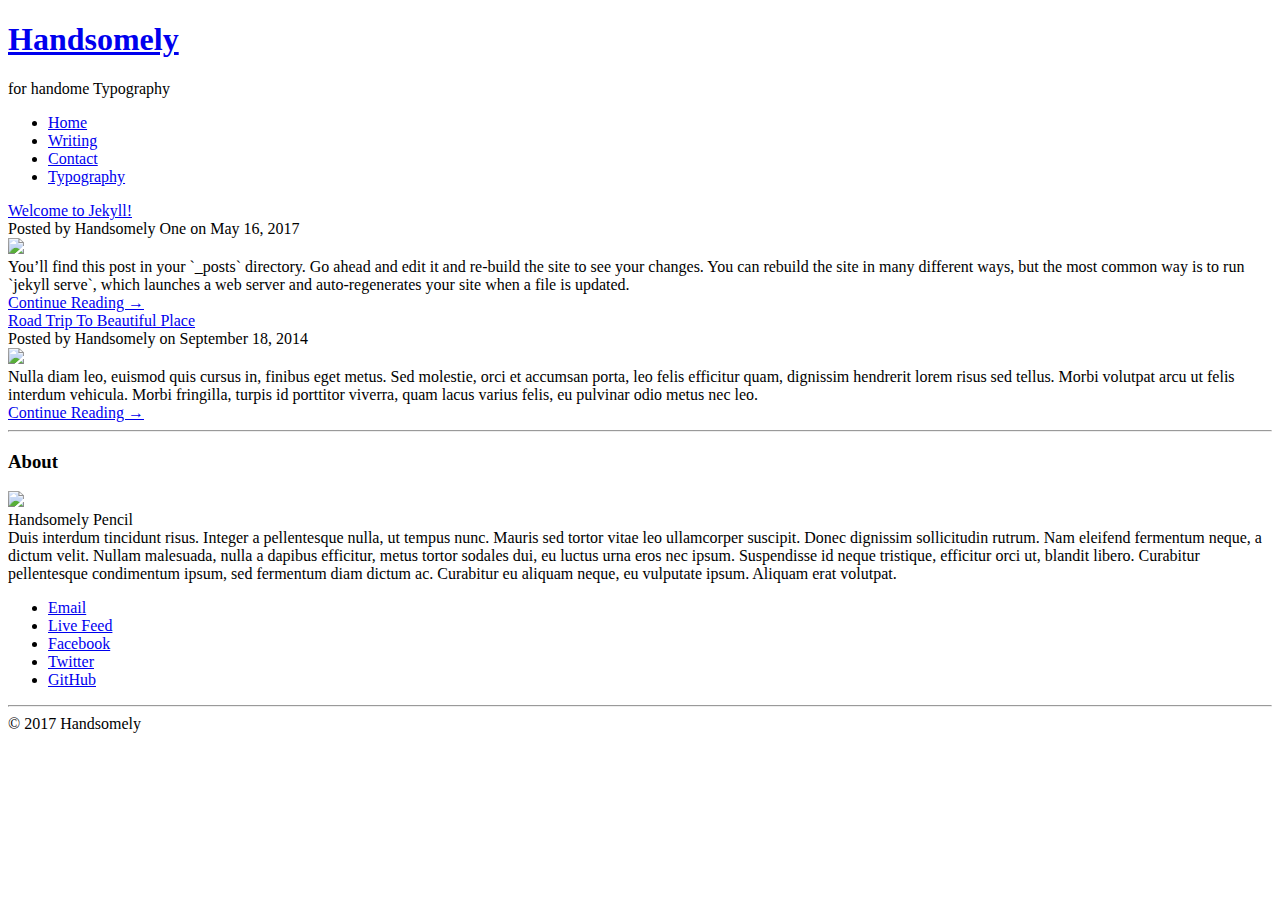
==== handsomely/index.html @ 5da5d1fd "Handsomely Theme Demo" ====
<!DOCTYPE html>
<html lang="en">

<head>
    <meta charset="utf-8">
    <meta http-equiv="X-UA-Compatible" content="IE=edge">
    <meta name="viewport" content="width=device-width, initial-scale=1">
    <meta name="description" content="small description about you will take you long">
    <title>Handsomely</title>
    <link rel="canonical" href="http://localhost:4000/">
    <link rel="stylesheet" href="/assets/css/normalize.css">
    <link rel="stylesheet" href="/assets/css/skeleton.css">
    <link rel="stylesheet" href="/assets/css/custom.css">
</head>

<body>

    <header>
  <div class="container">
    <div class="row">
      <div class="twelve columns">
        <div class="site-branding">
          <div class="site-title">
            <a href="/"><h1>Handsomely</h1></a>
          </div>
          <div class="site-description">
            <p>for handome Typography</p>
          </div>
        </div>
        <nav class="navbar">
      <div class="container">
        <ul class="navbar-list">
          <li class="navbar-item"><a class="navbar-link" href="/">Home</a></li>
          <li class="navbar-item"><a class="navbar-link" href="/">Writing</a></li>
          
		  
          
		  
          <li class="navbar-item">
              <a class="navbar-link" href="/contact.html">Contact</a>
          </li>
          
          
		  
          <li class="navbar-item">
              <a class="navbar-link" href="/typography.html">Typography</a>
          </li>
          
          
        </ul>
      </div>
    </nav>
      </div>
    </div>
  </div>
</header>

    <!-- Main Content -->
<section>
<div class="container">
	<div class="row">
		<div class="twelve columns">
			
        <div class="post-preview">
            <header class="post-header">
              <div class="post-title">
                 <a href="/2017/05/16/welcome-to-jekyll.html">Welcome to Jekyll!</a>
              </div>
              <div class="post-subtitle">
                Posted by Handsomely One on May 16, 2017
              </div>
            </header>

            <a href="/2017/05/16/welcome-to-jekyll.html"><img src="/assets/images/post-one.jpg" class="u-full-width"/></a>
        
            
            <article class="pre-article">  
              You’ll find this post in your `_posts` directory. Go ahead and edit it and re-build the site to see your changes. You can rebuild the site in many different ways, but the most common way is to run `jekyll serve`, which launches a web server and auto-regenerates your site when a file is updated.
            </article>
             
           <div class="post-excerpt">
              <a href="/2017/05/16/welcome-to-jekyll.html">Continue Reading &rarr;</a>
            </div>
        </div>

        <div class="post-preview">
            <header class="post-header">
              <div class="post-title">
                 <a href="/2014/09/18/Road-Trip-To-Beautiful-Place.html">Road Trip To Beautiful Place</a>
              </div>
              <div class="post-subtitle">
                Posted by Handsomely on September 18, 2014
              </div>
            </header>

            <a href="/2014/09/18/Road-Trip-To-Beautiful-Place.html"><img src="/assets/images/post-two.jpg" class="u-full-width"/></a>
        
            
            <article class="pre-article">  
              Nulla diam leo, euismod quis cursus in, finibus eget metus. Sed molestie, orci et accumsan porta, leo felis efficitur quam, dignissim hendrerit lorem risus sed tellus. Morbi volutpat arcu ut felis interdum vehicula. Morbi fringilla, turpis id porttitor viverra, quam lacus varius felis, eu pulvinar odio metus nec leo.
            </article>
             
           <div class="post-excerpt">
              <a href="/2014/09/18/Road-Trip-To-Beautiful-Place.html">Continue Reading &rarr;</a>
            </div>
        </div>
    
        <hr>
        

		</div>
	</div>
</div>
</section>

    <!--FOOTER -->
<footer>
  <div class="container">
    <div class="row about-category">
      <div class="twelve columns">
        <div class="about">
          <h3>About</h3>
          <div class="profile ">
            <img src="/assets/images/about.jpg" class="u-full-width "/>
          </div>
          <div class="about-title">
            Handsomely Pencil
          </div>
          <div class="about-desc">
            Duis interdum tincidunt risus. Integer a pellentesque nulla, ut tempus nunc. Mauris sed tortor vitae leo ullamcorper suscipit. Donec dignissim sollicitudin rutrum. Nam eleifend fermentum neque, a dictum velit. Nullam malesuada, nulla a dapibus efficitur, metus tortor sodales dui, eu luctus urna eros nec ipsum. Suspendisse id neque tristique, efficitur orci ut, blandit libero. Curabitur pellentesque condimentum ipsum, sed fermentum diam dictum ac. Curabitur eu aliquam neque, eu vulputate ipsum. Aliquam erat volutpat. 
          </div>
           
          <div class="about-social">
            <ul>
            
              <li><a href="mailto:your-email@domain.com">Email</a></li>
            
              <li><a href="/feed.xml">Live Feed</a></li>
            
              <li><a href="https://www.facebook.com/your_username">Facebook</a></li>
            
            
              <li><a href="https://twitter.com/your_username">Twitter</a></li>
            
            
              <li><a href="https://github.com/deeneshchowdhary">GitHub</a></li>
            
            </ul>
          </div>
        </div>
      </div>
    </div>
    <hr>
    <div class="row">
      <div class="twelve columns">
        <div class="copyright">
          &copy; 2017 Handsomely
        </div>
      </div>
    </div>
  </div>
</footer>
<!--END FOOTER -->
    
</body>
</html>
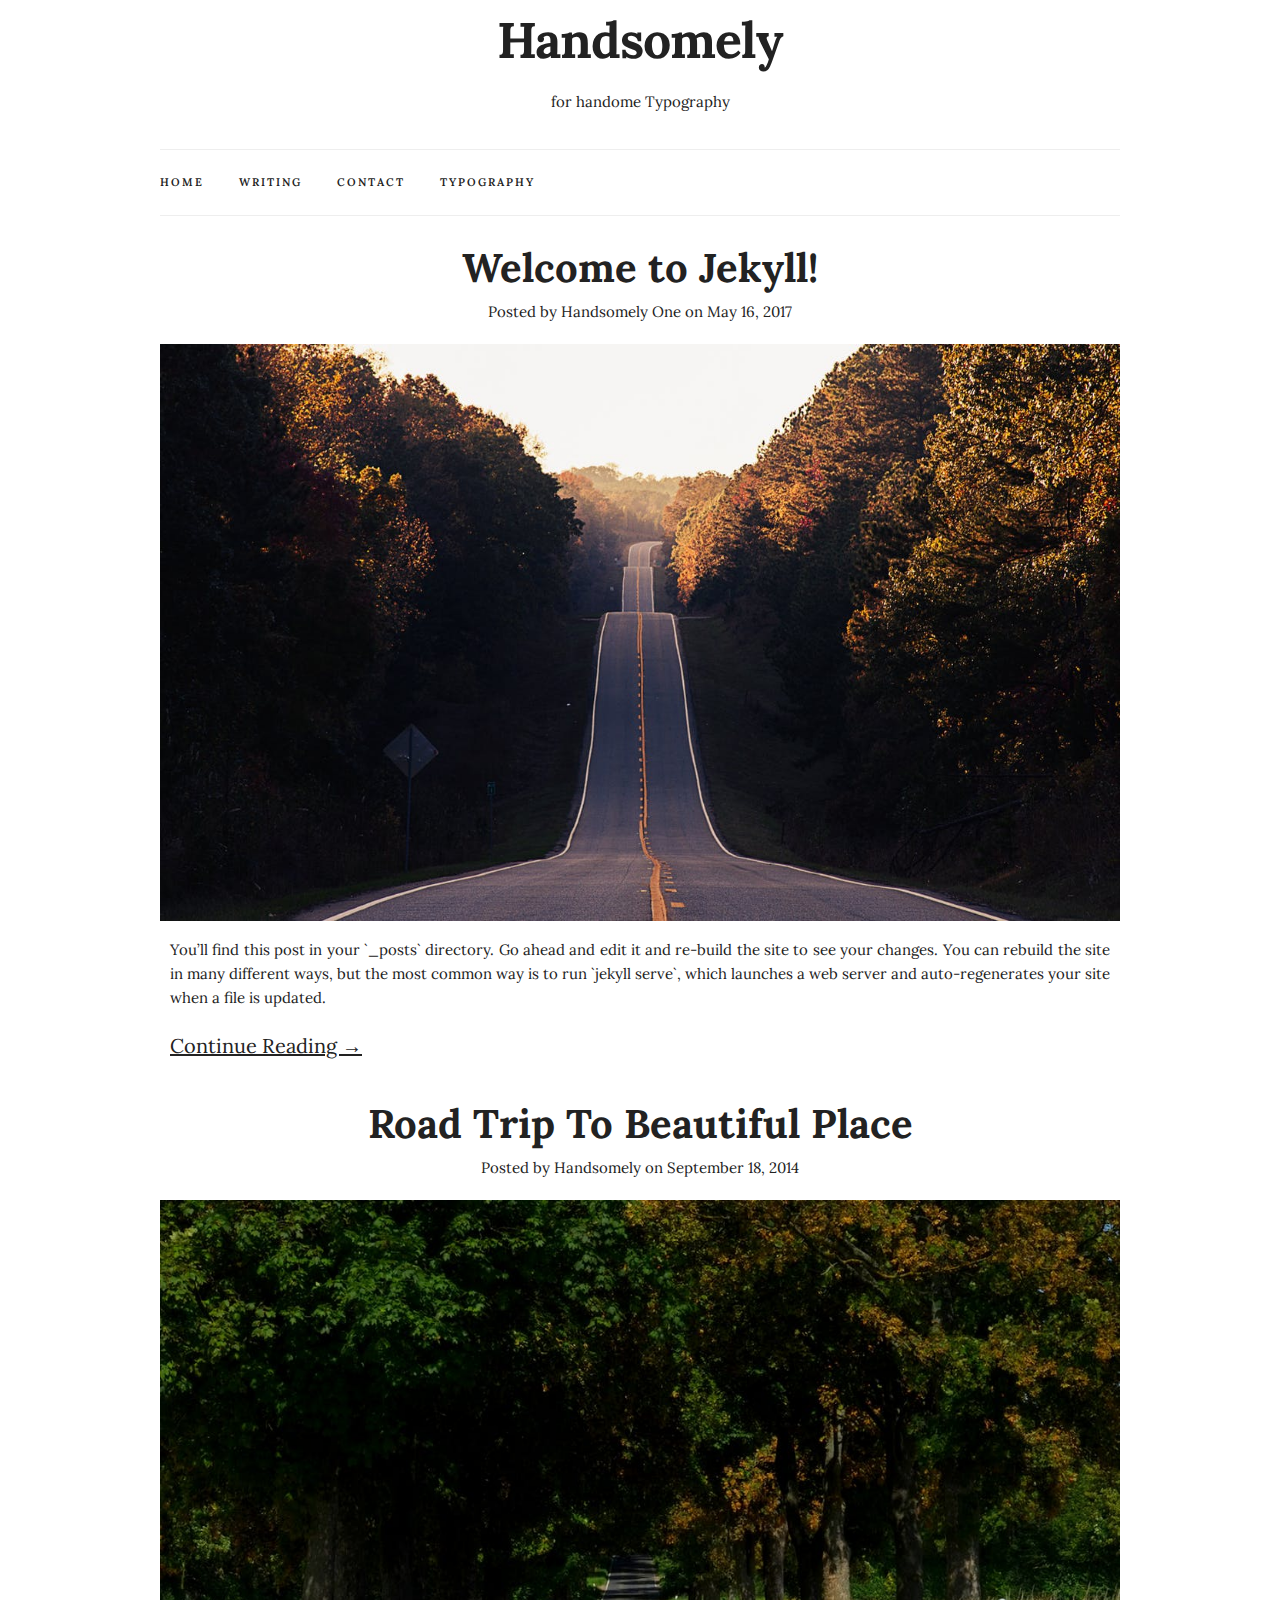
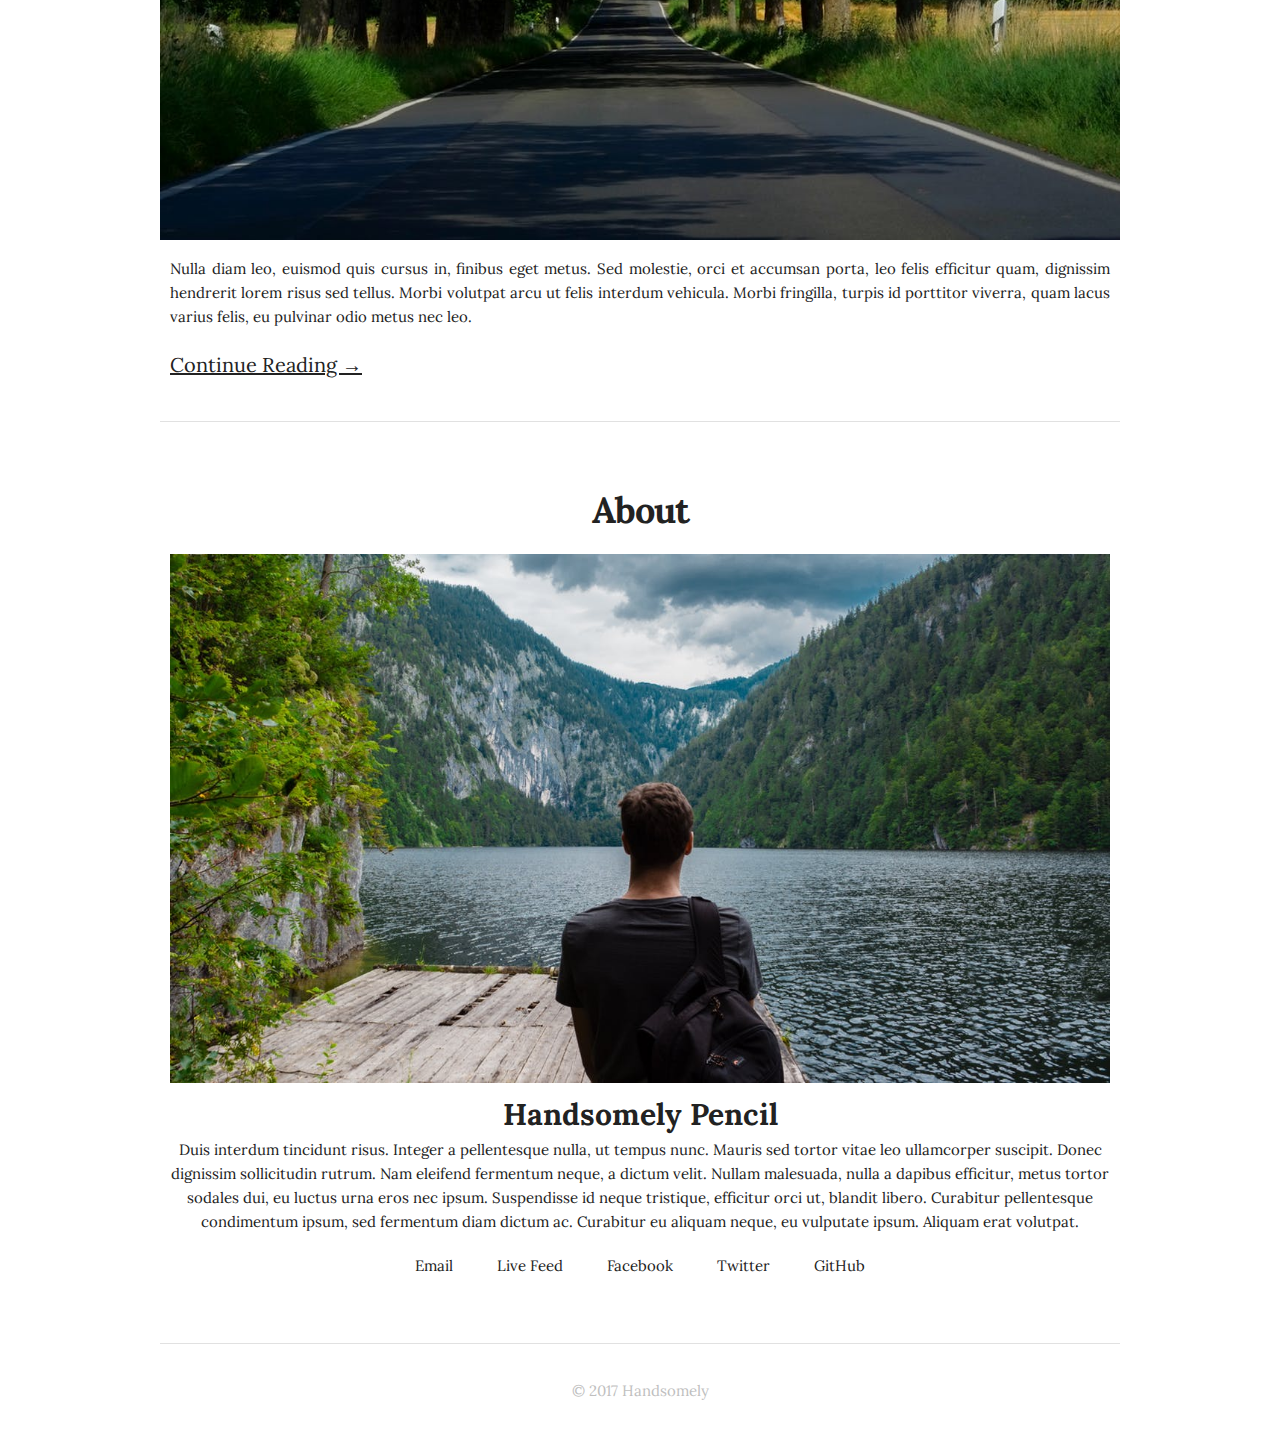
==== commit ea6872c6: "New update" ====
--- a/handsomely/index.html
+++ b/handsomely/index.html
@@ -7,10 +7,10 @@
     <meta name="viewport" content="width=device-width, initial-scale=1">
     <meta name="description" content="small description about you will take you long">
     <title>Handsomely</title>
-    <link rel="canonical" href="http://localhost:4000/">
-    <link rel="stylesheet" href="/assets/css/normalize.css">
-    <link rel="stylesheet" href="/assets/css/skeleton.css">
-    <link rel="stylesheet" href="/assets/css/custom.css">
+    <link rel="canonical" href="http://localhost:4000/handsomely/">
+    <link rel="stylesheet" href="/handsomely/assets/css/normalize.css">
+    <link rel="stylesheet" href="/handsomely/assets/css/skeleton.css">
+    <link rel="stylesheet" href="/handsomely/assets/css/custom.css">
 </head>
 
 <body>
@@ -21,7 +21,7 @@
       <div class="twelve columns">
         <div class="site-branding">
           <div class="site-title">
-            <a href="/"><h1>Handsomely</h1></a>
+            <a href="/handsomely/"><h1>Handsomely</h1></a>
           </div>
           <div class="site-description">
             <p>for handome Typography</p>
@@ -30,20 +30,20 @@
         <nav class="navbar">
       <div class="container">
         <ul class="navbar-list">
-          <li class="navbar-item"><a class="navbar-link" href="/">Home</a></li>
-          <li class="navbar-item"><a class="navbar-link" href="/">Writing</a></li>
+          <li class="navbar-item"><a class="navbar-link" href="/handsomely/">Home</a></li>
+          <li class="navbar-item"><a class="navbar-link" href="/handsomely/">Writing</a></li>
           
 		  
           
 		  
           <li class="navbar-item">
-              <a class="navbar-link" href="/contact.html">Contact</a>
+              <a class="navbar-link" href="/handsomely/contact.html">Contact</a>
           </li>
           
           
 		  
           <li class="navbar-item">
-              <a class="navbar-link" href="/typography.html">Typography</a>
+              <a class="navbar-link" href="/handsomely/typography.html">Typography</a>
           </li>
           
           
@@ -64,14 +64,14 @@
         <div class="post-preview">
             <header class="post-header">
               <div class="post-title">
-                 <a href="/2017/05/16/welcome-to-jekyll.html">Welcome to Jekyll!</a>
+                 <a href="/handsomely/2017/05/16/welcome-to-jekyll.html">Welcome to Jekyll!</a>
               </div>
               <div class="post-subtitle">
                 Posted by Handsomely One on May 16, 2017
               </div>
             </header>
 
-            <a href="/2017/05/16/welcome-to-jekyll.html"><img src="/assets/images/post-one.jpg" class="u-full-width"/></a>
+            <a href="/handsomely/2017/05/16/welcome-to-jekyll.html"><img src="/handsomely/assets/images/post-one.jpg" class="u-full-width"/></a>
         
             
             <article class="pre-article">  
@@ -79,21 +79,21 @@
             </article>
              
            <div class="post-excerpt">
-              <a href="/2017/05/16/welcome-to-jekyll.html">Continue Reading &rarr;</a>
+              <a href="/handsomely/2017/05/16/welcome-to-jekyll.html">Continue Reading &rarr;</a>
             </div>
         </div>
 
         <div class="post-preview">
             <header class="post-header">
               <div class="post-title">
-                 <a href="/2014/09/18/Road-Trip-To-Beautiful-Place.html">Road Trip To Beautiful Place</a>
+                 <a href="/handsomely/2014/09/18/Road-Trip-To-Beautiful-Place.html">Road Trip To Beautiful Place</a>
               </div>
               <div class="post-subtitle">
                 Posted by Handsomely on September 18, 2014
               </div>
             </header>
 
-            <a href="/2014/09/18/Road-Trip-To-Beautiful-Place.html"><img src="/assets/images/post-two.jpg" class="u-full-width"/></a>
+            <a href="/handsomely/2014/09/18/Road-Trip-To-Beautiful-Place.html"><img src="/handsomely/assets/images/post-two.jpg" class="u-full-width"/></a>
         
             
             <article class="pre-article">  
@@ -101,7 +101,7 @@
             </article>
              
            <div class="post-excerpt">
-              <a href="/2014/09/18/Road-Trip-To-Beautiful-Place.html">Continue Reading &rarr;</a>
+              <a href="/handsomely/2014/09/18/Road-Trip-To-Beautiful-Place.html">Continue Reading &rarr;</a>
             </div>
         </div>
     
@@ -121,7 +121,7 @@
         <div class="about">
           <h3>About</h3>
           <div class="profile ">
-            <img src="/assets/images/about.jpg" class="u-full-width "/>
+            <img src="/handsomely/assets/images/about.jpg" class="u-full-width "/>
           </div>
           <div class="about-title">
             Handsomely Pencil
@@ -135,7 +135,7 @@
             
               <li><a href="mailto:your-email@domain.com">Email</a></li>
             
-              <li><a href="/feed.xml">Live Feed</a></li>
+              <li><a href="/handsomely/feed.xml">Live Feed</a></li>
             
               <li><a href="https://www.facebook.com/your_username">Facebook</a></li>
             
--- a/handsomely/assets/css/skeleton.css
+++ b/handsomely/assets/css/skeleton.css
@@ -0,0 +1,418 @@
+/*
+* Skeleton V2.0.4
+* Copyright 2014, Dave Gamache
+* www.getskeleton.com
+* Free to use under the MIT license.
+* http://www.opensource.org/licenses/mit-license.php
+* 12/29/2014
+*/
+
+
+/* Table of contents
+––––––––––––––––––––––––––––––––––––––––––––––––––
+- Grid
+- Base Styles
+- Typography
+- Links
+- Buttons
+- Forms
+- Lists
+- Code
+- Tables
+- Spacing
+- Utilities
+- Clearing
+- Media Queries
+*/
+
+
+/* Grid
+–––––––––––––––––––––––––––––––––––––––––––––––––– */
+.container {
+  position: relative;
+  width: 100%;
+  max-width: 960px;
+  margin: 0 auto;
+  padding: 0 20px;
+  box-sizing: border-box; }
+.column,
+.columns {
+  width: 100%;
+  float: left;
+  box-sizing: border-box; }
+
+/* For devices larger than 400px */
+@media (min-width: 400px) {
+  .container {
+    width: 85%;
+    padding: 0; }
+}
+
+/* For devices larger than 550px */
+@media (min-width: 550px) {
+  .container {
+    width: 80%; }
+  .column,
+  .columns {
+    margin-left: 4%; }
+  .column:first-child,
+  .columns:first-child {
+    margin-left: 0; }
+
+  .one.column,
+  .one.columns                    { width: 4.66666666667%; }
+  .two.columns                    { width: 13.3333333333%; }
+  .three.columns                  { width: 22%;            }
+  .four.columns                   { width: 30.6666666667%; }
+  .five.columns                   { width: 39.3333333333%; }
+  .six.columns                    { width: 48%;            }
+  .seven.columns                  { width: 56.6666666667%; }
+  .eight.columns                  { width: 65.3333333333%; }
+  .nine.columns                   { width: 74.0%;          }
+  .ten.columns                    { width: 82.6666666667%; }
+  .eleven.columns                 { width: 91.3333333333%; }
+  .twelve.columns                 { width: 100%; margin-left: 0; }
+
+  .one-third.column               { width: 30.6666666667%; }
+  .two-thirds.column              { width: 65.3333333333%; }
+
+  .one-half.column                { width: 48%; }
+
+  /* Offsets */
+  .offset-by-one.column,
+  .offset-by-one.columns          { margin-left: 8.66666666667%; }
+  .offset-by-two.column,
+  .offset-by-two.columns          { margin-left: 17.3333333333%; }
+  .offset-by-three.column,
+  .offset-by-three.columns        { margin-left: 26%;            }
+  .offset-by-four.column,
+  .offset-by-four.columns         { margin-left: 34.6666666667%; }
+  .offset-by-five.column,
+  .offset-by-five.columns         { margin-left: 43.3333333333%; }
+  .offset-by-six.column,
+  .offset-by-six.columns          { margin-left: 52%;            }
+  .offset-by-seven.column,
+  .offset-by-seven.columns        { margin-left: 60.6666666667%; }
+  .offset-by-eight.column,
+  .offset-by-eight.columns        { margin-left: 69.3333333333%; }
+  .offset-by-nine.column,
+  .offset-by-nine.columns         { margin-left: 78.0%;          }
+  .offset-by-ten.column,
+  .offset-by-ten.columns          { margin-left: 86.6666666667%; }
+  .offset-by-eleven.column,
+  .offset-by-eleven.columns       { margin-left: 95.3333333333%; }
+
+  .offset-by-one-third.column,
+  .offset-by-one-third.columns    { margin-left: 34.6666666667%; }
+  .offset-by-two-thirds.column,
+  .offset-by-two-thirds.columns   { margin-left: 69.3333333333%; }
+
+  .offset-by-one-half.column,
+  .offset-by-one-half.columns     { margin-left: 52%; }
+
+}
+
+
+/* Base Styles
+–––––––––––––––––––––––––––––––––––––––––––––––––– */
+/* NOTE
+html is set to 62.5% so that all the REM measurements throughout Skeleton
+are based on 10px sizing. So basically 1.5rem = 15px :) */
+html {
+  font-size: 62.5%; }
+body {
+  font-size: 1.5em; /* currently ems cause chrome bug misinterpreting rems on body element */
+  line-height: 1.6;
+  font-weight: 400;
+  font-family: "Raleway", "HelveticaNeue", "Helvetica Neue", Helvetica, Arial, sans-serif;
+  color: #222; }
+
+
+/* Typography
+–––––––––––––––––––––––––––––––––––––––––––––––––– */
+h1, h2, h3, h4, h5, h6 {
+  margin-top: 0;
+  margin-bottom: 2rem;
+  font-weight: 300; }
+h1 { font-size: 4.0rem; line-height: 1.2;  letter-spacing: -.1rem;}
+h2 { font-size: 3.6rem; line-height: 1.25; letter-spacing: -.1rem; }
+h3 { font-size: 3.0rem; line-height: 1.3;  letter-spacing: -.1rem; }
+h4 { font-size: 2.4rem; line-height: 1.35; letter-spacing: -.08rem; }
+h5 { font-size: 1.8rem; line-height: 1.5;  letter-spacing: -.05rem; }
+h6 { font-size: 1.5rem; line-height: 1.6;  letter-spacing: 0; }
+
+/* Larger than phablet */
+@media (min-width: 550px) {
+  h1 { font-size: 5.0rem; }
+  h2 { font-size: 4.2rem; }
+  h3 { font-size: 3.6rem; }
+  h4 { font-size: 3.0rem; }
+  h5 { font-size: 2.4rem; }
+  h6 { font-size: 1.5rem; }
+}
+
+p {
+  margin-top: 0; }
+
+
+/* Links
+–––––––––––––––––––––––––––––––––––––––––––––––––– */
+a {
+  color: #1EAEDB; }
+a:hover {
+  color: #0FA0CE; }
+
+
+/* Buttons
+–––––––––––––––––––––––––––––––––––––––––––––––––– */
+.button,
+button,
+input[type="submit"],
+input[type="reset"],
+input[type="button"] {
+  display: inline-block;
+  height: 38px;
+  padding: 0 30px;
+  color: #555;
+  text-align: center;
+  font-size: 11px;
+  font-weight: 600;
+  line-height: 38px;
+  letter-spacing: .1rem;
+  text-transform: uppercase;
+  text-decoration: none;
+  white-space: nowrap;
+  background-color: transparent;
+  border-radius: 4px;
+  border: 1px solid #bbb;
+  cursor: pointer;
+  box-sizing: border-box; }
+.button:hover,
+button:hover,
+input[type="submit"]:hover,
+input[type="reset"]:hover,
+input[type="button"]:hover,
+.button:focus,
+button:focus,
+input[type="submit"]:focus,
+input[type="reset"]:focus,
+input[type="button"]:focus {
+  color: #333;
+  border-color: #888;
+  outline: 0; }
+.button.button-primary,
+button.button-primary,
+input[type="submit"].button-primary,
+input[type="reset"].button-primary,
+input[type="button"].button-primary {
+  color: #FFF;
+  background-color: #33C3F0;
+  border-color: #33C3F0; }
+.button.button-primary:hover,
+button.button-primary:hover,
+input[type="submit"].button-primary:hover,
+input[type="reset"].button-primary:hover,
+input[type="button"].button-primary:hover,
+.button.button-primary:focus,
+button.button-primary:focus,
+input[type="submit"].button-primary:focus,
+input[type="reset"].button-primary:focus,
+input[type="button"].button-primary:focus {
+  color: #FFF;
+  background-color: #1EAEDB;
+  border-color: #1EAEDB; }
+
+
+/* Forms
+–––––––––––––––––––––––––––––––––––––––––––––––––– */
+input[type="email"],
+input[type="number"],
+input[type="search"],
+input[type="text"],
+input[type="tel"],
+input[type="url"],
+input[type="password"],
+textarea,
+select {
+  height: 38px;
+  padding: 6px 10px; /* The 6px vertically centers text on FF, ignored by Webkit */
+  background-color: #fff;
+  border: 1px solid #D1D1D1;
+  border-radius: 4px;
+  box-shadow: none;
+  box-sizing: border-box; }
+/* Removes awkward default styles on some inputs for iOS */
+input[type="email"],
+input[type="number"],
+input[type="search"],
+input[type="text"],
+input[type="tel"],
+input[type="url"],
+input[type="password"],
+textarea {
+  -webkit-appearance: none;
+     -moz-appearance: none;
+          appearance: none; }
+textarea {
+  min-height: 65px;
+  padding-top: 6px;
+  padding-bottom: 6px; }
+input[type="email"]:focus,
+input[type="number"]:focus,
+input[type="search"]:focus,
+input[type="text"]:focus,
+input[type="tel"]:focus,
+input[type="url"]:focus,
+input[type="password"]:focus,
+textarea:focus,
+select:focus {
+  border: 1px solid #33C3F0;
+  outline: 0; }
+label,
+legend {
+  display: block;
+  margin-bottom: .5rem;
+  font-weight: 600; }
+fieldset {
+  padding: 0;
+  border-width: 0; }
+input[type="checkbox"],
+input[type="radio"] {
+  display: inline; }
+label > .label-body {
+  display: inline-block;
+  margin-left: .5rem;
+  font-weight: normal; }
+
+
+/* Lists
+–––––––––––––––––––––––––––––––––––––––––––––––––– */
+ul {
+  list-style: circle inside; }
+ol {
+  list-style: decimal inside; }
+ol, ul {
+  padding-left: 0;
+  margin-top: 0; }
+ul ul,
+ul ol,
+ol ol,
+ol ul {
+  margin: 1.5rem 0 1.5rem 3rem;
+  font-size: 90%; }
+li {
+  margin-bottom: 1rem; }
+
+
+/* Code
+–––––––––––––––––––––––––––––––––––––––––––––––––– */
+code {
+  padding: .2rem .5rem;
+  margin: 0 .2rem;
+  font-size: 90%;
+  white-space: nowrap;
+  background: #F1F1F1;
+  border: 1px solid #E1E1E1;
+  border-radius: 4px; }
+pre > code {
+  display: block;
+  padding: 1rem 1.5rem;
+  white-space: pre; }
+
+
+/* Tables
+–––––––––––––––––––––––––––––––––––––––––––––––––– */
+th,
+td {
+  padding: 12px 15px;
+  text-align: left;
+  border-bottom: 1px solid #E1E1E1; }
+th:first-child,
+td:first-child {
+  padding-left: 0; }
+th:last-child,
+td:last-child {
+  padding-right: 0; }
+
+
+/* Spacing
+–––––––––––––––––––––––––––––––––––––––––––––––––– */
+button,
+.button {
+  margin-bottom: 1rem; }
+input,
+textarea,
+select,
+fieldset {
+  margin-bottom: 1.5rem; }
+pre,
+blockquote,
+dl,
+figure,
+table,
+p,
+ul,
+ol,
+form {
+  margin-bottom: 2.5rem; }
+
+
+/* Utilities
+–––––––––––––––––––––––––––––––––––––––––––––––––– */
+.u-full-width {
+  width: 100%;
+  box-sizing: border-box; }
+.u-max-full-width {
+  max-width: 100%;
+  box-sizing: border-box; }
+.u-pull-right {
+  float: right; }
+.u-pull-left {
+  float: left; }
+
+
+/* Misc
+–––––––––––––––––––––––––––––––––––––––––––––––––– */
+hr {
+  margin-top: 3rem;
+  margin-bottom: 3.5rem;
+  border-width: 0;
+  border-top: 1px solid #E1E1E1; }
+
+
+/* Clearing
+–––––––––––––––––––––––––––––––––––––––––––––––––– */
+
+/* Self Clearing Goodness */
+.container:after,
+.row:after,
+.u-cf {
+  content: "";
+  display: table;
+  clear: both; }
+
+
+/* Media Queries
+–––––––––––––––––––––––––––––––––––––––––––––––––– */
+/*
+Note: The best way to structure the use of media queries is to create the queries
+near the relevant code. For example, if you wanted to change the styles for buttons
+on small devices, paste the mobile query code up in the buttons section and style it
+there.
+*/
+
+
+/* Larger than mobile */
+@media (min-width: 400px) {}
+
+/* Larger than phablet (also point when grid becomes active) */
+@media (min-width: 550px) {}
+
+/* Larger than tablet */
+@media (min-width: 750px) {}
+
+/* Larger than desktop */
+@media (min-width: 1000px) {}
+
+/* Larger than Desktop HD */
+@media (min-width: 1200px) {}
--- a/handsomely/assets/css/custom.css
+++ b/handsomely/assets/css/custom.css
@@ -0,0 +1,129 @@
+@import url('https://fonts.googleapis.com/css?family=Lora:400,700');
+body{
+  font-family: 'Lora', serif;
+  word-wrap: break-word;
+  line-height: 1.6;
+}
+h1,h2,h3,h4,h5,h6{
+    font-family: 'Lora', serif;
+    font-weight: bolder;
+}
+a{
+    text-decoration: none;
+    color:#222222;
+}
+.navbar{
+    display: none;
+}
+.site-branding{
+    text-align: center;
+    padding:1rem;
+}
+/* POST PREVIEW*/
+.post-header{
+    text-align: center;
+    padding:2rem;
+}
+.post-title{
+    font-size: 3rem;
+    font-weight: 700;
+}
+.pre-article{
+    text-align: justify;
+    padding: 1rem;
+}
+.post-article{
+    text-align: justify;
+    padding: 1rem;
+}
+.post-excerpt{
+    padding:1rem;
+}
+.post-excerpt a{
+    text-decoration: underline;
+    font-size: 2rem;
+}
+.pager{
+    padding:3rem 1rem 2rem 1rem;
+}
+/*About*/
+.about-category{
+    padding:3rem 1rem 1rem 1rem;
+
+}
+.about{
+  text-align: center;   
+}
+.about-title{
+    font-size: 3rem;
+    font-weight: 700;
+}
+.about-social{
+    margin-top:2rem;
+}
+.about-social ul{
+    list-style: none;
+}
+.about-social ul li{
+     display: inline;
+     padding:0rem 2rem;
+}
+.copyright{
+    text-align: center;
+    padding:0rem 2rem 3rem 2rem;
+    color:#bfbfbf;
+
+}
+/*CONTACT PAGE*/
+.contact{
+  padding:1rem;
+}
+.contact-title{
+    text-align: center;
+}
+/* Larger than phone */
+@media (min-width: 550px) {
+.post-title{
+    font-size: 4rem;
+    font-weight: 700;
+}
+}
+
+/* Larger than tablet */
+@media (min-width: 750px) {
+  /* Navbar */
+  .navbar + .docs-section {
+    border-top-width: 0; }
+  .navbar,
+  .navbar-spacer {
+    display: block;
+    width: 100%;
+    height: 6.5rem;
+    background: #fff;
+    z-index: 99;
+    border-top: 1px solid #eee;
+    border-bottom: 1px solid #eee; }
+  .navbar-spacer {
+    display: none; }
+  .navbar > .container {
+    width: 100%; }
+  .navbar-list {
+    list-style: none;
+    margin-bottom: 0; }
+  .navbar-item {
+    position: relative;
+    float: left;
+    margin-bottom: 0; }
+  .navbar-link {
+    text-transform: uppercase;
+    font-size: 11px;
+    font-weight: 600;
+    letter-spacing: .2rem;
+    margin-right: 35px;
+    text-decoration: none;
+    line-height: 6.5rem;
+    color: #222; }
+  .navbar-link.active {
+    color: #33C3F0; }
+
+}
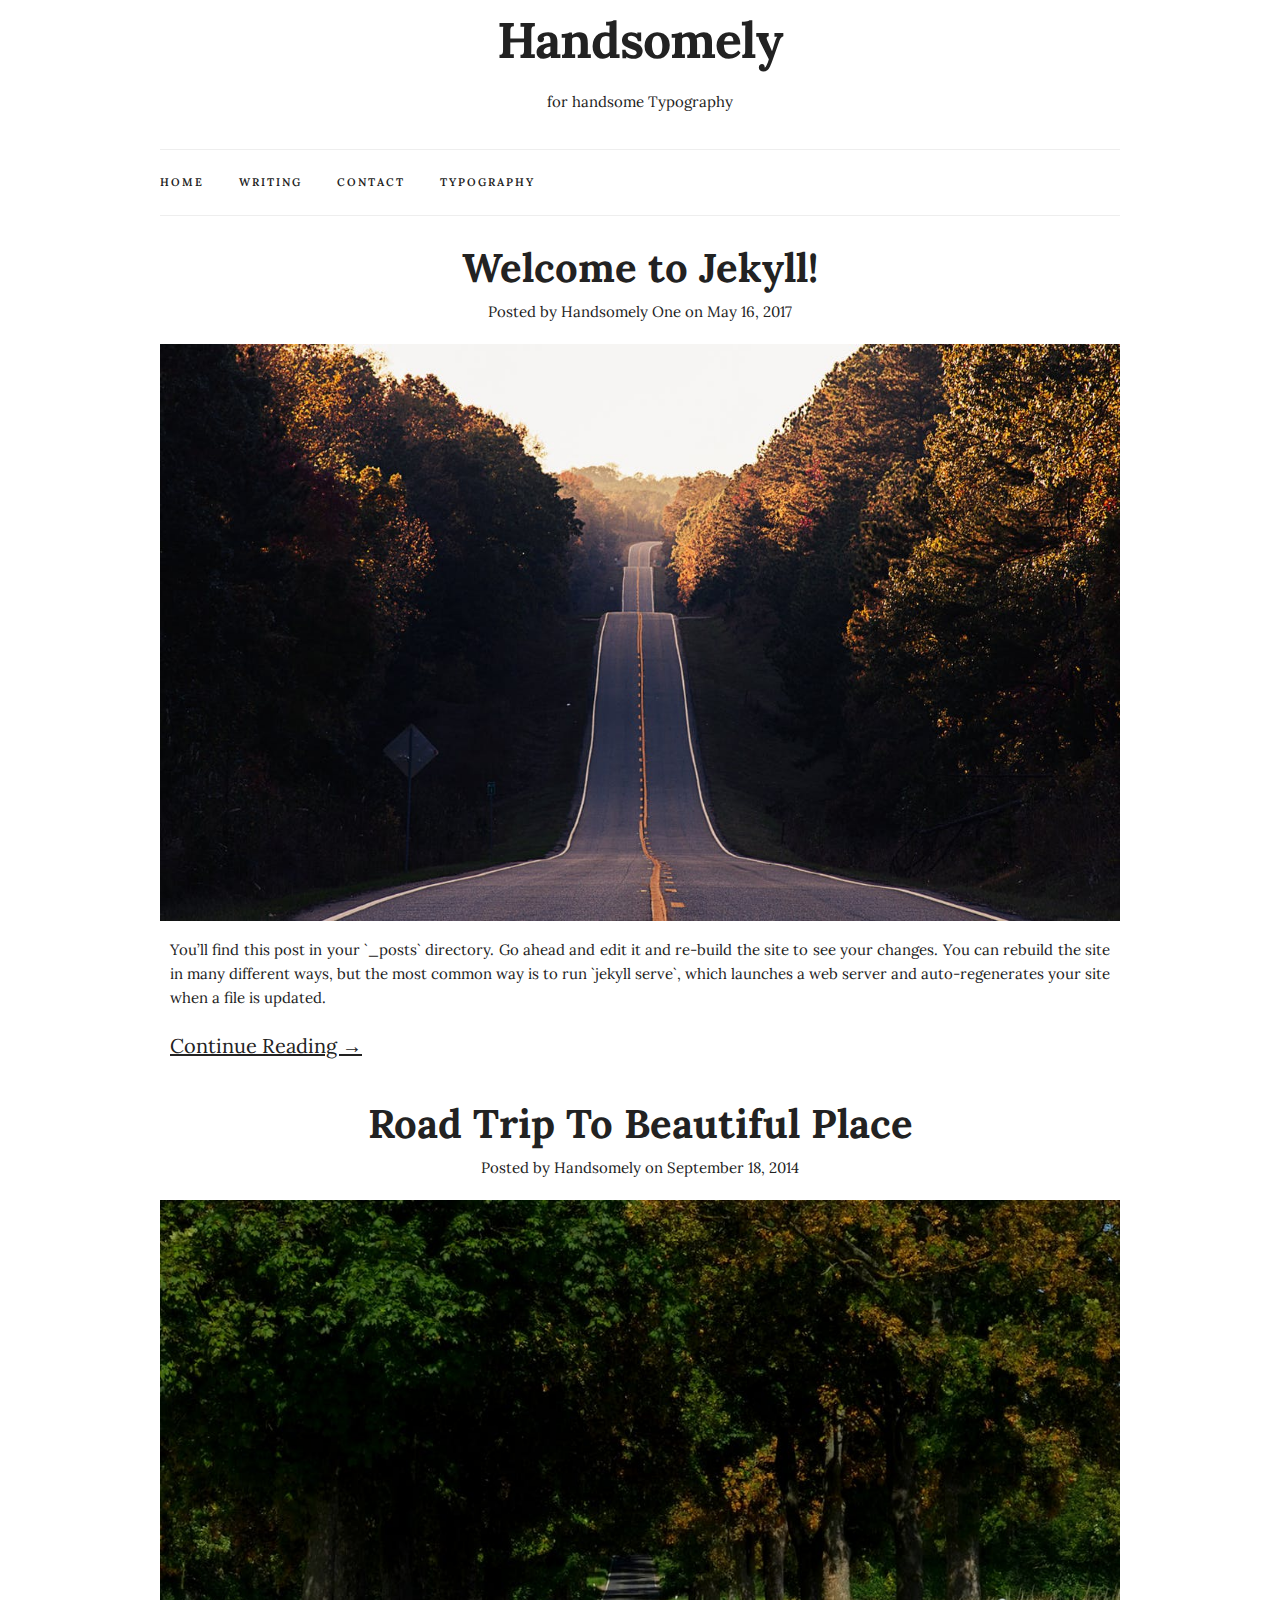
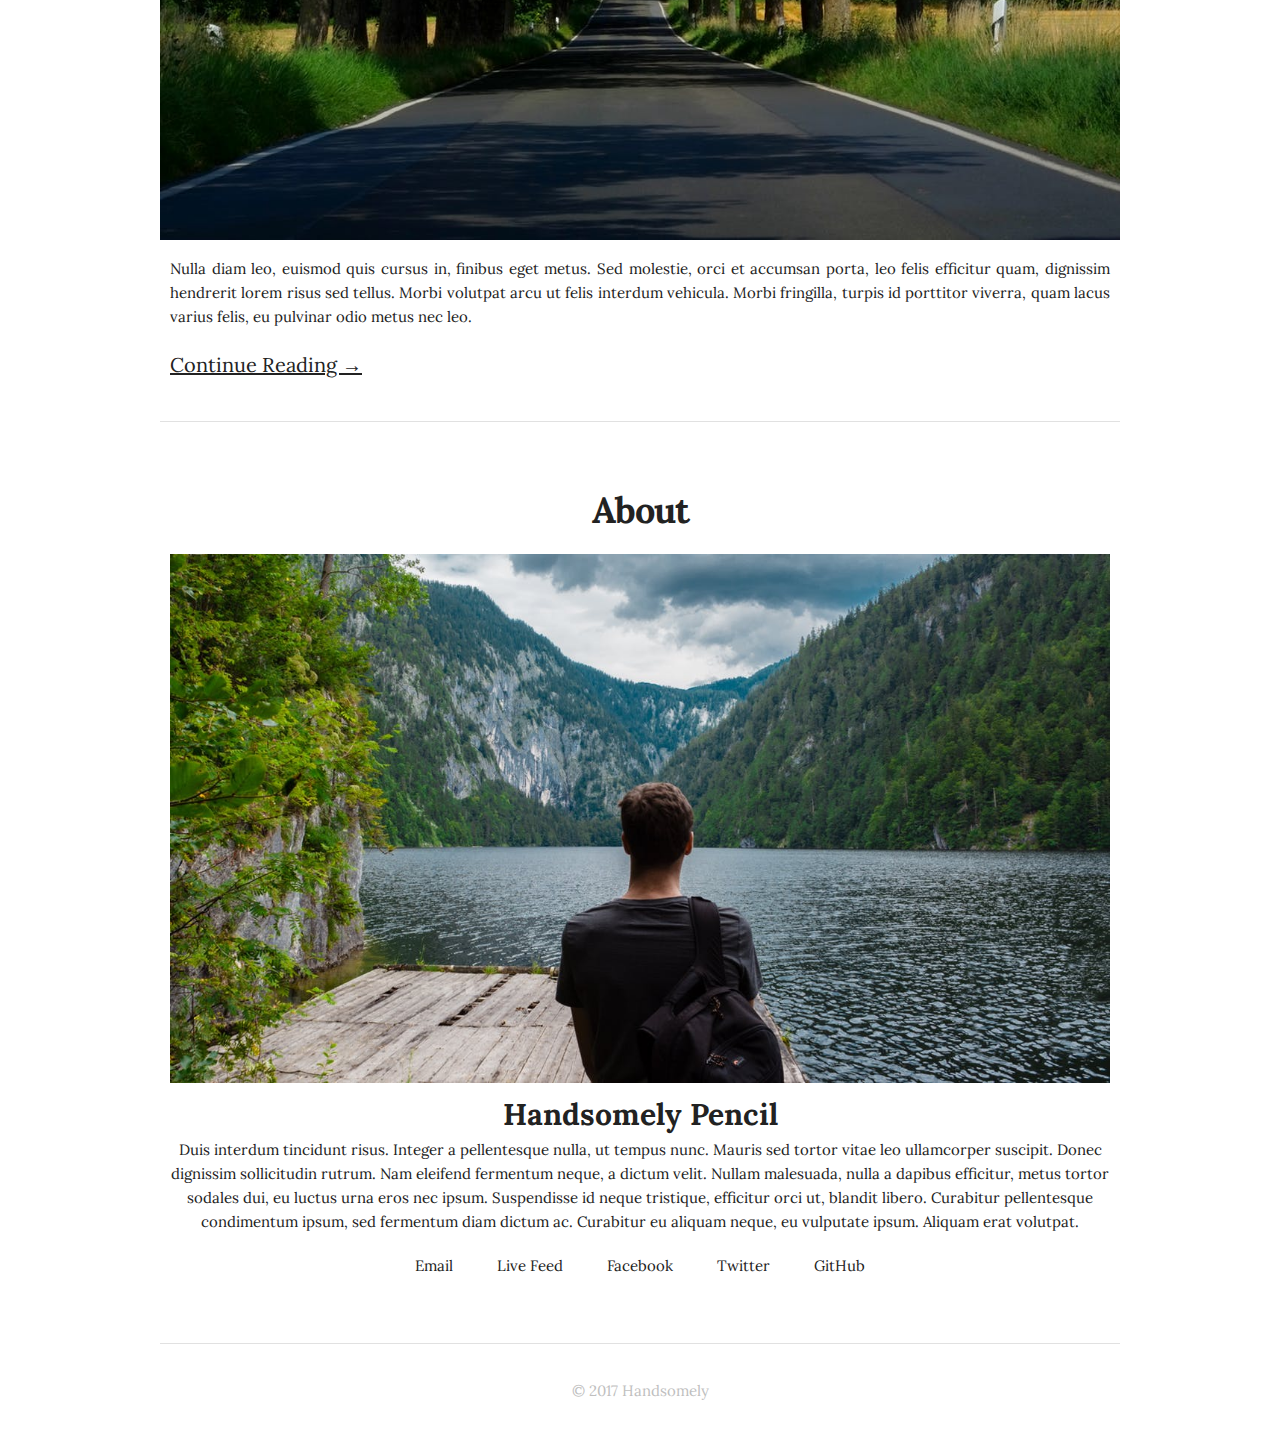
==== commit 412c8a93: "Typo correction" ====
--- a/handsomely/index.html
+++ b/handsomely/index.html
@@ -24,7 +24,7 @@
             <a href="/handsomely/"><h1>Handsomely</h1></a>
           </div>
           <div class="site-description">
-            <p>for handome Typography</p>
+            <p>for handsome Typography</p>
           </div>
         </div>
         <nav class="navbar">
